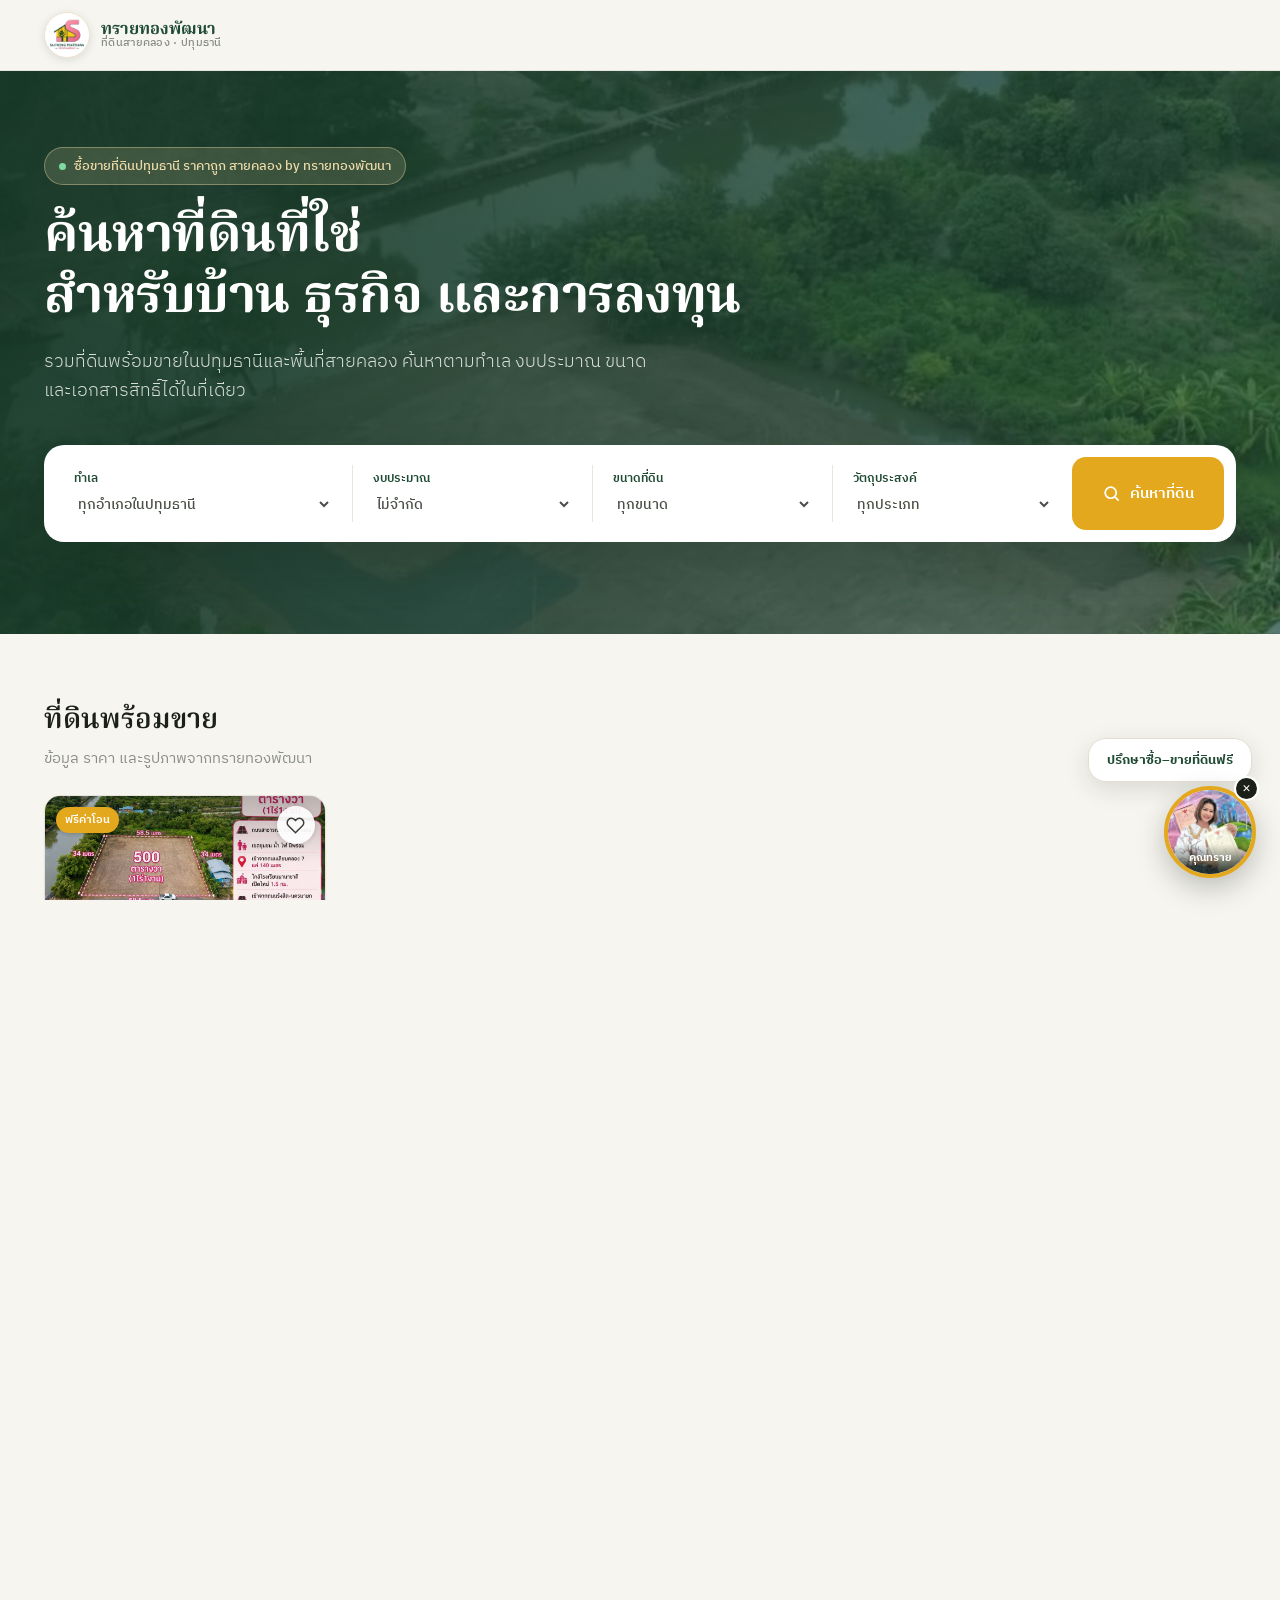
==== index.html @ 4fd44231 "Revert "Increase floating advisor typography" This reverts commit 1745cd4f733235756c4c8c1374571ad841" ====
<!DOCTYPE html>
<html lang="th">
<head>
  <meta charset="utf-8">
  <meta name="viewport" content="width=device-width, initial-scale=1">
  <title>ซื้อขายที่ดินปทุมธานี ราคาถูก สายคลอง by ทรายทองพัฒนา</title>
  <meta name="description" content="ขายที่ดินคลอง 7 ลำลูกกา ปทุมธานี ถมแล้ว ติดคลองและถนนสาธารณะ 500 ตารางวา ราคา 7,500,000 บาท ฟรีค่าโอน ติดต่อคุณทราย 097-428-7891">
  <meta property="og:title" content="ขายที่ดินคลอง 7 ลำลูกกา 500 ตารางวา · ทรายทองพัฒนา">
  <meta property="og:description" content="ที่ดินถมแล้ว ติดคลอง 7 ติดถนนสาธารณะ น้ำไฟพร้อม ราคา 15,000 บาท/ตร.ว. ฟรีค่าโอน">
  <meta property="og:image" content="https://cplasus.github.io/Land-marketplace-website-design-handoff/assets/land-khlong7-cover.png">
  <meta property="og:type" content="website">
  <meta property="og:url" content="https://cplasus.github.io/Land-marketplace-website-design-handoff/">
  <link rel="icon" href="logo.png">
  <link rel="preconnect" href="https://fonts.googleapis.com">
  <link rel="preconnect" href="https://fonts.gstatic.com" crossorigin>
  <link href="https://fonts.googleapis.com/css2?family=IBM+Plex+Sans+Thai:wght@300;400;500;600;700&family=Noto+Serif+Thai:wght@400;500;600;700&display=swap" rel="stylesheet">
  <link rel="stylesheet" href="styles.css?v=20260712-2">
</head>
<body>
  <div id="app"></div>
  <script src="supabase-config.js"></script>
  <script src="app.js?v=20260712-2"></script>
</body>
</html>
---- styles.css ----
/* ทรายทองพัฒนา — ตลาดที่ดินปทุมธานี
   Design system: dark green #1F4A34 (brand/CTA), marigold #E3A81E (secondary),
   white / beige (#F7F5F0) surfaces. Fonts: Noto Serif Thai (headings) +
   IBM Plex Sans Thai (body). */

*, *::before, *::after { box-sizing: border-box; }

html, body { margin: 0; height: 100%; }

body {
  font-family: 'IBM Plex Sans Thai', system-ui, -apple-system, sans-serif;
  background: #F7F5F0;
  color: #1B2019;
  -webkit-font-smoothing: antialiased;
  text-rendering: optimizeLegibility;
}

button, input, select, textarea { font-family: inherit; }

img { max-width: 100%; }

a { text-decoration: none; }

/* thin scrollbar for modal bodies */
.thin::-webkit-scrollbar { width: 8px; }
.thin::-webkit-scrollbar-thumb { background: #D9D4C8; border-radius: 8px; }

/* ---- hover interactions (ported from prototype's style-hover) ---- */
.hov-soft { transition: background .15s; }
.hov-soft:hover { background: #F7F5F0; }

.btn-search { transition: background .15s; }
.btn-search:hover { background: #C08A16; }

.btn-dark { transition: background .15s; }
.btn-dark:hover { background: #173726; }

.btn-outline { transition: border-color .15s, color .15s; }
.btn-outline:hover { border-color: #1F4A34; }

.btn-marigold { transition: background .15s; }
.btn-marigold:hover { background: #C08A16; }

.btn-fb { transition: filter .15s; }
.btn-fb:hover { filter: brightness(.95); }

.btn-fav { transition: border-color .15s, color .15s; }
.btn-fav:hover { border-color: #C0453B; color: #C0453B; }

.btn-danger-h { transition: border-color .15s, color .15s; }
.btn-danger-h:hover { border-color: #C0453B; color: #C0453B; }

.btn-del { transition: background .15s; }
.btn-del:hover { background: #FBEDEB; }

.upload-drop { transition: border-color .15s, background .15s; }
.upload-drop:hover { border-color: #1F4A34; background: #F7F5F0; }

.foot-link { transition: color .15s; }
.foot-link:hover { color: #EBD9A8; }

/* land card lift */
.land-card {
  display: flex; flex-direction: column; height: 100%; background: #fff;
  border: 1px solid #E7E3DA; border-radius: 16px; overflow: hidden;
  box-shadow: 0 1px 3px rgba(31,74,52,.05); cursor: pointer;
  transition: box-shadow .2s, transform .2s;
}
.land-card:hover { box-shadow: 0 12px 30px rgba(31,74,52,.13); transform: translateY(-3px); }

.detail-page { overflow-anchor: none; }

.compare-toggle { transition: border-color .15s, color .15s; }
.compare-toggle:hover { border-color: #1F4A34; color: #1F4A34; }

/* floating land advisor */
.advisor-widget {
  position: fixed;
  right: 24px;
  bottom: 22px;
  z-index: 65;
  width: 320px;
  display: flex;
  flex-direction: column;
  align-items: flex-end;
  gap: 10px;
  pointer-events: none;
}

.advisor-panel,
.advisor-launcher { pointer-events: auto; }

.advisor-panel {
  position: relative;
  width: 100%;
  padding: 18px;
  background: #fff;
  border: 1px solid #e4ded2;
  border-radius: 18px;
  box-shadow: 0 18px 55px rgba(20, 31, 24, .22);
  animation: advisor-rise .2s ease-out;
}

.advisor-panel::after {
  content: "";
  position: absolute;
  right: 32px;
  bottom: -8px;
  width: 16px;
  height: 16px;
  background: #fff;
  border-right: 1px solid #e4ded2;
  border-bottom: 1px solid #e4ded2;
  transform: rotate(45deg);
}

.advisor-panel-close {
  position: absolute;
  top: 10px;
  right: 10px;
  width: 28px;
  height: 28px;
  border: 0;
  border-radius: 50%;
  background: #f0eee8;
  color: #38453d;
  font-size: 18px;
  cursor: pointer;
}

.advisor-panel-head { display: flex; align-items: center; gap: 10px; padding-right: 24px; }
.advisor-panel-head img { width: 45px; height: 45px; border-radius: 50%; object-fit: cover; object-position: 50% 28%; }
.advisor-panel-head div { display: flex; flex-direction: column; line-height: 1.35; }
.advisor-panel-head small { color: #8a8f84; font-size: 11px; }
.advisor-panel-head strong { color: #1f4a34; font-size: 13.5px; }
.advisor-panel h3 { margin: 15px 0 5px; color: #1b2019; font-size: 19px; }
.advisor-panel p { margin: 0 0 14px; color: #6b7065; font-size: 13px; line-height: 1.55; }
.advisor-actions { display: grid; gap: 8px; }
.advisor-actions a { border-radius: 10px; padding: 11px 14px; text-align: center; font-size: 13.5px; font-weight: 700; }
.advisor-call { background: #1f4a34; color: #fff; }
.advisor-facebook { background: #1877f2; color: #fff; }

.advisor-launcher { position: relative; display: flex; flex-direction: column; align-items: flex-end; }
.advisor-prompt {
  margin-right: 4px;
  margin-bottom: 4px;
  border: 1px solid #e4ded2;
  border-radius: 18px;
  background: #fff;
  color: #1f4a34;
  padding: 10px 18px;
  font-size: 13px;
  font-weight: 700;
  box-shadow: 0 7px 24px rgba(20, 31, 24, .13);
  cursor: pointer;
}

.advisor-avatar {
  position: relative;
  width: 92px;
  height: 92px;
  padding: 0;
  overflow: hidden;
  border: 4px solid #e3a81e;
  border-radius: 50%;
  background: #fff;
  box-shadow: 0 10px 28px rgba(20, 31, 24, .25);
  cursor: pointer;
}

.advisor-avatar img { width: 100%; height: 100%; object-fit: cover; object-position: 50% 28%; transform: scale(1.06); }
.advisor-avatar span { position: absolute; inset: auto 0 0; padding: 5px 2px 7px; background: linear-gradient(transparent, rgba(20,31,24,.88)); color: #fff; font-size: 11px; font-weight: 700; }
.advisor-dismiss { position: absolute; top: 38px; right: -3px; z-index: 2; width: 25px; height: 25px; border: 2px solid #fff; border-radius: 50%; background: #1b2019; color: #fff; font-size: 15px; line-height: 1; cursor: pointer; }
.advisor-widget button:focus-visible, .advisor-widget a:focus-visible { outline: 3px solid rgba(227,168,30,.45); outline-offset: 2px; }

@keyframes advisor-rise { from { opacity: 0; transform: translateY(10px) scale(.98); } to { opacity: 1; transform: none; } }

/* clamp helper */
.clamp2 {
  display: -webkit-box; -webkit-line-clamp: 2; -webkit-box-orient: vertical;
  overflow: hidden;
}

/* responsive */
@media (max-width: 980px) {
  .hero-search { flex-wrap: wrap; }
  .grid-4 { grid-template-columns: repeat(2, 1fr) !important; }
  .grid-3 { grid-template-columns: repeat(2, 1fr) !important; }
  .detail-grid { grid-template-columns: 1fr !important; }
  .detail-cta { position: static !important; }
  .footer-grid { grid-template-columns: 1fr 1fr !important; }
  .hl-grid { grid-template-columns: 1fr !important; }
}

@media (max-width: 620px) {
  .grid-4 { grid-template-columns: 1fr !important; }
  .grid-3 { grid-template-columns: 1fr !important; }
  .spec-grid { grid-template-columns: 1fr 1fr !important; }
  .gallery { grid-template-columns: 1fr !important; grid-template-rows: auto !important; height: auto !important; }
  .gallery > * { height: 220px; }
  .gallery-single > * { height: auto !important; }
  .gallery-single img { height: auto !important; max-height: 75vh !important; }
  .gallery-two { grid-template-columns: 1fr !important; height: auto !important; }
  .hero-h1 { font-size: 34px !important; }
  .footer-grid { grid-template-columns: 1fr !important; }
  .admin-row, .admin-head { grid-template-columns: 48px 1fr auto !important; }
  .admin-hide { display: none !important; }
  .advisor-widget { right: 12px; bottom: 14px; width: min(306px, calc(100vw - 24px)); }
  .advisor-avatar { width: 72px; height: 72px; border-width: 3px; }
  .advisor-prompt { max-width: 210px; padding: 9px 14px; font-size: 12px; }
  .advisor-dismiss { top: 34px; right: -2px; }
  .advisor-panel { padding: 16px; border-radius: 16px; }
}

/* responsive layout refinements */
html, body { overflow-x: hidden; }

@media (max-width: 980px) {
  .hero-inner { padding: 64px 28px 72px !important; }
  .hero-search {
    display: grid !important;
    grid-template-columns: repeat(2, minmax(0, 1fr));
    gap: 8px !important;
    align-items: stretch !important;
  }
  .hero-search .search-divider { display: none !important; }
  .hero-search .search-field { min-width: 0; background: #f8f7f3; }
  .hero-search .search-field select { min-width: 0; text-overflow: ellipsis; }
  .hero-search .btn-search {
    grid-column: 1 / -1;
    min-height: 54px;
    justify-content: center;
  }
  .detail-page { padding-bottom: 70px !important; }
}

@media (max-width: 620px) {
  .site-header-inner { height: 64px !important; padding: 0 18px !important; }
  .site-header-inner img { width: 42px; height: 42px; }
  .hero-inner { padding: 48px 18px 58px !important; }
  .hero-inner > div:first-of-type { max-width: 100%; font-size: 11.5px !important; line-height: 1.35; }
  .hero-h1 { font-size: 36px !important; line-height: 1.22 !important; letter-spacing: -.3px !important; }
  .hero-h1 + p { font-size: 16px !important; line-height: 1.65 !important; margin-bottom: 28px !important; }
  .hero-search { padding: 8px !important; border-radius: 16px !important; }
  .hero-search .search-field { padding: 10px 12px !important; border-radius: 10px !important; }
  .hero-search .search-field select { font-size: 13px !important; }
  .hero-search .btn-search { min-height: 50px; padding: 0 20px !important; border-radius: 11px !important; }
  .featured-section { padding: 44px 18px 16px !important; }
  .featured-section h2 { font-size: 25px !important; }
  .land-card { border-radius: 14px; }
  .detail-page { padding: 16px 16px 60px !important; }
  .detail-page h1 { font-size: 25px !important; }
  .detail-page .gallery { border-radius: 14px !important; margin-bottom: 20px !important; }
  .detail-page .spec-grid { padding: 16px !important; gap: 14px 10px !important; }
  .detail-page .detail-cta > div { padding: 19px !important; }
  .detail-page iframe { height: 280px !important; }
  .detail-page .hl-grid { gap: 9px !important; }
}

@media (max-width: 390px) {
  .site-header-inner { padding: 0 14px !important; }
  .hero-inner { padding: 40px 14px 48px !important; }
  .hero-h1 { font-size: 31px !important; }
  .hero-h1 + p { font-size: 15px !important; }
  .hero-search { grid-template-columns: 1fr; }
  .hero-search .btn-search { grid-column: auto; }
  .featured-section { padding-left: 14px !important; padding-right: 14px !important; }
  .detail-page { padding-left: 12px !important; padding-right: 12px !important; }
  .spec-grid { grid-template-columns: 1fr !important; }
}
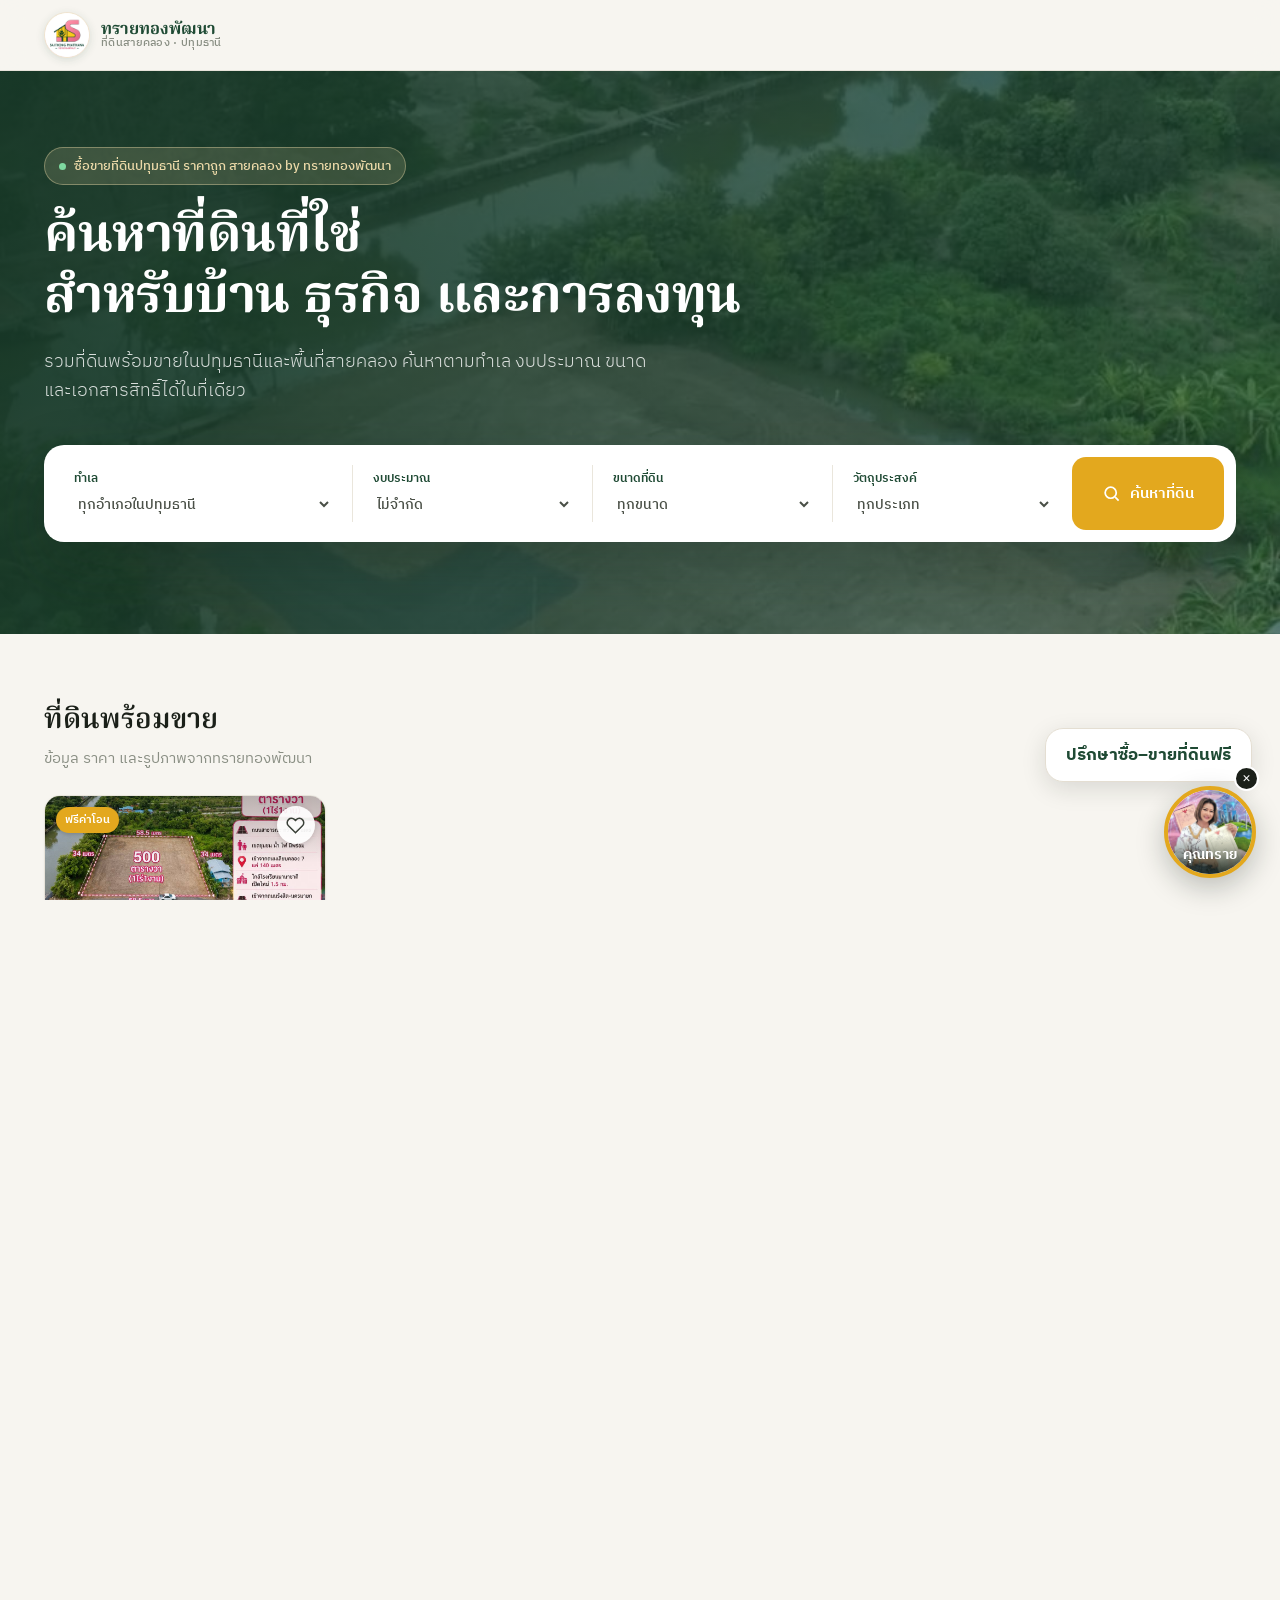
==== commit ca6b054f: "Revert "Add senior-friendly advisor typography" This reverts commit 95b22201cc4748bc0233244bfd3bfc88" ====
--- a/index.html
+++ b/index.html
@@ -14,7 +14,7 @@
   <link rel="preconnect" href="https://fonts.googleapis.com">
   <link rel="preconnect" href="https://fonts.gstatic.com" crossorigin>
   <link href="https://fonts.googleapis.com/css2?family=IBM+Plex+Sans+Thai:wght@300;400;500;600;700&family=Noto+Serif+Thai:wght@400;500;600;700&display=swap" rel="stylesheet">
-  <link rel="stylesheet" href="styles.css?v=20260712-2">
+  <link rel="stylesheet" href="styles.css?v=20260712-3">
 </head>
 <body>
   <div id="app"></div>
--- a/styles.css
+++ b/styles.css
@@ -79,7 +79,7 @@
   right: 24px;
   bottom: 22px;
   z-index: 65;
-  width: 320px;
+  width: 370px;
   display: flex;
   flex-direction: column;
   align-items: flex-end;
@@ -93,7 +93,7 @@
 .advisor-panel {
   position: relative;
   width: 100%;
-  padding: 18px;
+  padding: 22px;
   background: #fff;
   border: 1px solid #e4ded2;
   border-radius: 18px;
@@ -129,14 +129,14 @@
 }
 
 .advisor-panel-head { display: flex; align-items: center; gap: 10px; padding-right: 24px; }
-.advisor-panel-head img { width: 45px; height: 45px; border-radius: 50%; object-fit: cover; object-position: 50% 28%; }
+.advisor-panel-head img { width: 52px; height: 52px; border-radius: 50%; object-fit: cover; object-position: 50% 28%; }
 .advisor-panel-head div { display: flex; flex-direction: column; line-height: 1.35; }
-.advisor-panel-head small { color: #8a8f84; font-size: 11px; }
-.advisor-panel-head strong { color: #1f4a34; font-size: 13.5px; }
-.advisor-panel h3 { margin: 15px 0 5px; color: #1b2019; font-size: 19px; }
-.advisor-panel p { margin: 0 0 14px; color: #6b7065; font-size: 13px; line-height: 1.55; }
+.advisor-panel-head small { color: #8a8f84; font-size: 14px; font-weight: 500; }
+.advisor-panel-head strong { color: #1f4a34; font-size: 17.5px; font-weight: 700; }
+.advisor-panel h3 { margin: 18px 0 7px; color: #1b2019; font-family: 'Noto Serif Thai', serif; font-size: 25px; line-height: 1.3; }
+.advisor-panel p { margin: 0 0 18px; color: #5f665e; font-size: 16.5px; line-height: 1.6; }
 .advisor-actions { display: grid; gap: 8px; }
-.advisor-actions a { border-radius: 10px; padding: 11px 14px; text-align: center; font-size: 13.5px; font-weight: 700; }
+.advisor-actions a { border-radius: 11px; padding: 13px 16px; text-align: center; font-size: 17px; font-weight: 700; }
 .advisor-call { background: #1f4a34; color: #fff; }
 .advisor-facebook { background: #1877f2; color: #fff; }
 
@@ -148,8 +148,8 @@
   border-radius: 18px;
   background: #fff;
   color: #1f4a34;
-  padding: 10px 18px;
-  font-size: 13px;
+  padding: 12px 20px;
+  font-size: 17px;
   font-weight: 700;
   box-shadow: 0 7px 24px rgba(20, 31, 24, .13);
   cursor: pointer;
@@ -169,7 +169,7 @@
 }
 
 .advisor-avatar img { width: 100%; height: 100%; object-fit: cover; object-position: 50% 28%; transform: scale(1.06); }
-.advisor-avatar span { position: absolute; inset: auto 0 0; padding: 5px 2px 7px; background: linear-gradient(transparent, rgba(20,31,24,.88)); color: #fff; font-size: 11px; font-weight: 700; }
+.advisor-avatar span { position: absolute; inset: auto 0 0; padding: 8px 2px 8px; background: linear-gradient(transparent, rgba(20,31,24,.88)); color: #fff; font-size: 14px; font-weight: 700; }
 .advisor-dismiss { position: absolute; top: 38px; right: -3px; z-index: 2; width: 25px; height: 25px; border: 2px solid #fff; border-radius: 50%; background: #1b2019; color: #fff; font-size: 15px; line-height: 1; cursor: pointer; }
 .advisor-widget button:focus-visible, .advisor-widget a:focus-visible { outline: 3px solid rgba(227,168,30,.45); outline-offset: 2px; }
 
@@ -205,11 +205,17 @@
   .footer-grid { grid-template-columns: 1fr !important; }
   .admin-row, .admin-head { grid-template-columns: 48px 1fr auto !important; }
   .admin-hide { display: none !important; }
-  .advisor-widget { right: 12px; bottom: 14px; width: min(306px, calc(100vw - 24px)); }
-  .advisor-avatar { width: 72px; height: 72px; border-width: 3px; }
-  .advisor-prompt { max-width: 210px; padding: 9px 14px; font-size: 12px; }
-  .advisor-dismiss { top: 34px; right: -2px; }
-  .advisor-panel { padding: 16px; border-radius: 16px; }
+  .advisor-widget { right: 12px; bottom: 14px; width: min(338px, calc(100vw - 24px)); }
+  .advisor-avatar { width: 78px; height: 78px; border-width: 3px; }
+  .advisor-prompt { max-width: 260px; padding: 10px 16px; font-size: 15.5px; line-height: 1.35; }
+  .advisor-dismiss { top: 39px; right: -2px; }
+  .advisor-panel { padding: 18px; border-radius: 16px; }
+  .advisor-panel-head img { width: 48px; height: 48px; }
+  .advisor-panel-head small { font-size: 13px; }
+  .advisor-panel-head strong { font-size: 16px; }
+  .advisor-panel h3 { font-size: 22px; }
+  .advisor-panel p { font-size: 15.5px; }
+  .advisor-actions a { font-size: 16px; }
 }
 
 /* responsive layout refinements */
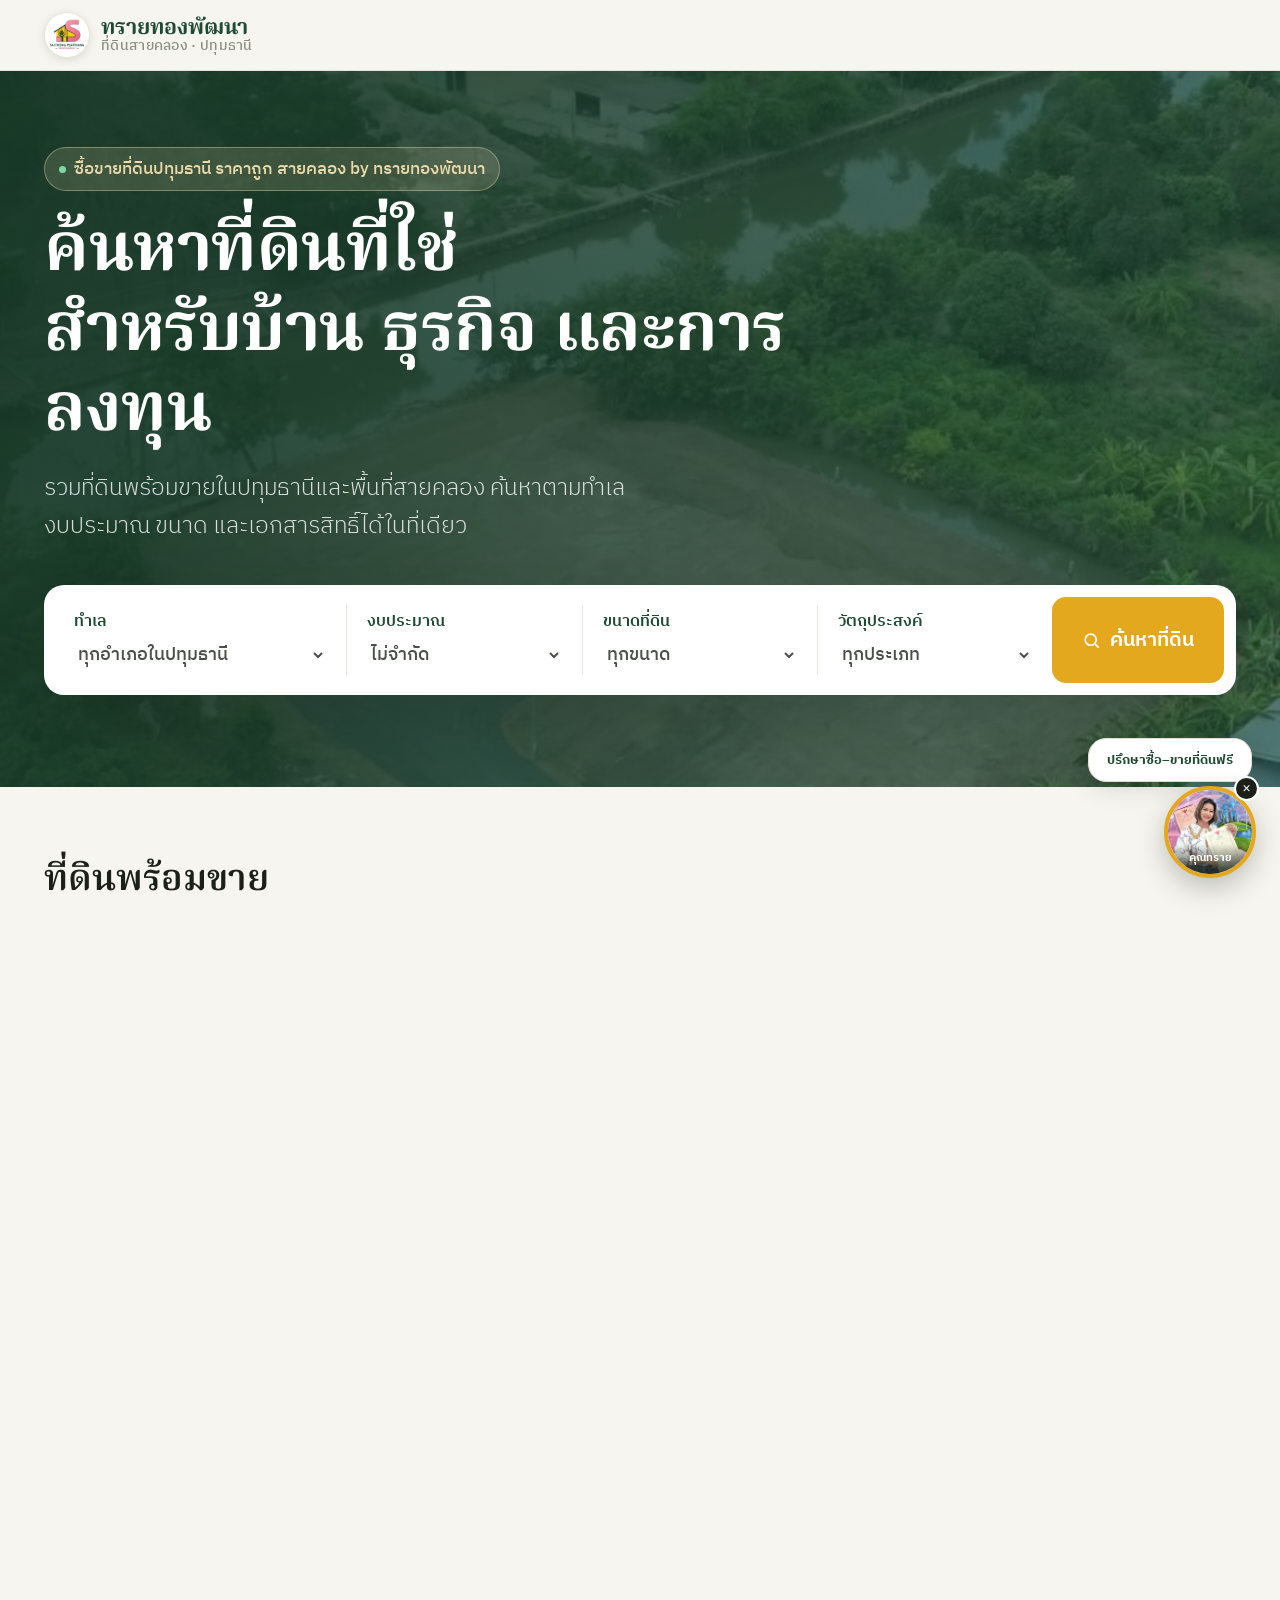
==== commit bead1740: "Increase site typography while preserving advisor sizes" ====
--- a/index.html
+++ b/index.html
@@ -14,11 +14,11 @@
   <link rel="preconnect" href="https://fonts.googleapis.com">
   <link rel="preconnect" href="https://fonts.gstatic.com" crossorigin>
   <link href="https://fonts.googleapis.com/css2?family=IBM+Plex+Sans+Thai:wght@300;400;500;600;700&family=Noto+Serif+Thai:wght@400;500;600;700&display=swap" rel="stylesheet">
-  <link rel="stylesheet" href="styles.css?v=20260712-3">
+  <link rel="stylesheet" href="styles.css?v=20260712-6">
 </head>
 <body>
   <div id="app"></div>
   <script src="supabase-config.js"></script>
-  <script src="app.js?v=20260712-2"></script>
+  <script src="app.js?v=20260712-3"></script>
 </body>
 </html>
--- a/styles.css
+++ b/styles.css
@@ -15,7 +15,10 @@
   text-rendering: optimizeLegibility;
 }
 
-button, input, select, textarea { font-family: inherit; }
+button, input, select, textarea { font-family: inherit; font-size: inherit; }
+
+/* Readable site-wide typography (+30%). The floating advisor keeps its own sizes. */
+#app { font-size: 20.8px; }
 
 img { max-width: 100%; }
 
@@ -79,7 +82,7 @@
   right: 24px;
   bottom: 22px;
   z-index: 65;
-  width: 370px;
+  width: 320px;
   display: flex;
   flex-direction: column;
   align-items: flex-end;
@@ -93,7 +96,7 @@
 .advisor-panel {
   position: relative;
   width: 100%;
-  padding: 22px;
+  padding: 18px;
   background: #fff;
   border: 1px solid #e4ded2;
   border-radius: 18px;
@@ -129,14 +132,14 @@
 }
 
 .advisor-panel-head { display: flex; align-items: center; gap: 10px; padding-right: 24px; }
-.advisor-panel-head img { width: 52px; height: 52px; border-radius: 50%; object-fit: cover; object-position: 50% 28%; }
+.advisor-panel-head img { width: 45px; height: 45px; border-radius: 50%; object-fit: cover; object-position: 50% 28%; }
 .advisor-panel-head div { display: flex; flex-direction: column; line-height: 1.35; }
-.advisor-panel-head small { color: #8a8f84; font-size: 14px; font-weight: 500; }
-.advisor-panel-head strong { color: #1f4a34; font-size: 17.5px; font-weight: 700; }
-.advisor-panel h3 { margin: 18px 0 7px; color: #1b2019; font-family: 'Noto Serif Thai', serif; font-size: 25px; line-height: 1.3; }
-.advisor-panel p { margin: 0 0 18px; color: #5f665e; font-size: 16.5px; line-height: 1.6; }
+.advisor-panel-head small { color: #8a8f84; font-size: 11px; }
+.advisor-panel-head strong { color: #1f4a34; font-size: 13.5px; }
+.advisor-panel h3 { margin: 15px 0 5px; color: #1b2019; font-size: 19px; }
+.advisor-panel p { margin: 0 0 14px; color: #6b7065; font-size: 13px; line-height: 1.55; }
 .advisor-actions { display: grid; gap: 8px; }
-.advisor-actions a { border-radius: 11px; padding: 13px 16px; text-align: center; font-size: 17px; font-weight: 700; }
+.advisor-actions a { border-radius: 10px; padding: 11px 14px; text-align: center; font-size: 13.5px; font-weight: 700; }
 .advisor-call { background: #1f4a34; color: #fff; }
 .advisor-facebook { background: #1877f2; color: #fff; }
 
@@ -148,8 +151,8 @@
   border-radius: 18px;
   background: #fff;
   color: #1f4a34;
-  padding: 12px 20px;
-  font-size: 17px;
+  padding: 10px 18px;
+  font-size: 13px;
   font-weight: 700;
   box-shadow: 0 7px 24px rgba(20, 31, 24, .13);
   cursor: pointer;
@@ -169,7 +172,7 @@
 }
 
 .advisor-avatar img { width: 100%; height: 100%; object-fit: cover; object-position: 50% 28%; transform: scale(1.06); }
-.advisor-avatar span { position: absolute; inset: auto 0 0; padding: 8px 2px 8px; background: linear-gradient(transparent, rgba(20,31,24,.88)); color: #fff; font-size: 14px; font-weight: 700; }
+.advisor-avatar span { position: absolute; inset: auto 0 0; padding: 5px 2px 7px; background: linear-gradient(transparent, rgba(20,31,24,.88)); color: #fff; font-size: 11px; font-weight: 700; }
 .advisor-dismiss { position: absolute; top: 38px; right: -3px; z-index: 2; width: 25px; height: 25px; border: 2px solid #fff; border-radius: 50%; background: #1b2019; color: #fff; font-size: 15px; line-height: 1; cursor: pointer; }
 .advisor-widget button:focus-visible, .advisor-widget a:focus-visible { outline: 3px solid rgba(227,168,30,.45); outline-offset: 2px; }
 
@@ -201,21 +204,32 @@
   .gallery-single > * { height: auto !important; }
   .gallery-single img { height: auto !important; max-height: 75vh !important; }
   .gallery-two { grid-template-columns: 1fr !important; height: auto !important; }
-  .hero-h1 { font-size: 34px !important; }
+  .hero-h1 { font-size: 44.2px !important; }
   .footer-grid { grid-template-columns: 1fr !important; }
   .admin-row, .admin-head { grid-template-columns: 48px 1fr auto !important; }
   .admin-hide { display: none !important; }
-  .advisor-widget { right: 12px; bottom: 14px; width: min(338px, calc(100vw - 24px)); }
-  .advisor-avatar { width: 78px; height: 78px; border-width: 3px; }
-  .advisor-prompt { max-width: 260px; padding: 10px 16px; font-size: 15.5px; line-height: 1.35; }
-  .advisor-dismiss { top: 39px; right: -2px; }
-  .advisor-panel { padding: 18px; border-radius: 16px; }
-  .advisor-panel-head img { width: 48px; height: 48px; }
-  .advisor-panel-head small { font-size: 13px; }
-  .advisor-panel-head strong { font-size: 16px; }
-  .advisor-panel h3 { font-size: 22px; }
-  .advisor-panel p { font-size: 15.5px; }
-  .advisor-actions a { font-size: 16px; }
+  .advisor-widget { right: 12px; bottom: 14px; width: min(306px, calc(100vw - 24px)); }
+  .advisor-avatar { width: 72px; height: 72px; border-width: 3px; }
+  .advisor-prompt { max-width: 210px; padding: 9px 14px; font-size: 12px; }
+  .advisor-dismiss { top: 34px; right: -2px; }
+  .advisor-panel { padding: 16px; border-radius: 16px; }
+  .compare-bar {
+    bottom: 104px !important;
+    width: calc(100vw - 24px);
+    max-width: 440px;
+    flex-wrap: wrap;
+    justify-content: center;
+    gap: 8px 10px !important;
+    padding: 12px !important;
+  }
+  .compare-bar > span { width: 100%; text-align: center; }
+  .compare-modal-grid { grid-template-columns: 1fr !important; }
+  .contact-primary-fields { flex-direction: column; }
+}
+
+@media (max-width: 520px) {
+  .hero-search { grid-template-columns: 1fr !important; }
+  .hero-search .btn-search { grid-column: auto; }
 }
 
 /* responsive layout refinements */
@@ -244,18 +258,18 @@
   .site-header-inner { height: 64px !important; padding: 0 18px !important; }
   .site-header-inner img { width: 42px; height: 42px; }
   .hero-inner { padding: 48px 18px 58px !important; }
-  .hero-inner > div:first-of-type { max-width: 100%; font-size: 11.5px !important; line-height: 1.35; }
-  .hero-h1 { font-size: 36px !important; line-height: 1.22 !important; letter-spacing: -.3px !important; }
-  .hero-h1 + p { font-size: 16px !important; line-height: 1.65 !important; margin-bottom: 28px !important; }
+  .hero-inner > div:first-of-type { max-width: 100%; font-size: 15px !important; line-height: 1.45; }
+  .hero-h1 { font-size: 46.8px !important; line-height: 1.22 !important; letter-spacing: -.3px !important; }
+  .hero-h1 + p { font-size: 20.8px !important; line-height: 1.65 !important; margin-bottom: 28px !important; }
   .hero-search { padding: 8px !important; border-radius: 16px !important; }
   .hero-search .search-field { padding: 10px 12px !important; border-radius: 10px !important; }
-  .hero-search .search-field select { font-size: 13px !important; }
+  .hero-search .search-field select { font-size: 16.9px !important; }
   .hero-search .btn-search { min-height: 50px; padding: 0 20px !important; border-radius: 11px !important; }
   .featured-section { padding: 44px 18px 16px !important; }
-  .featured-section h2 { font-size: 25px !important; }
+  .featured-section h2 { font-size: 32.5px !important; }
   .land-card { border-radius: 14px; }
   .detail-page { padding: 16px 16px 60px !important; }
-  .detail-page h1 { font-size: 25px !important; }
+  .detail-page h1 { font-size: 32.5px !important; }
   .detail-page .gallery { border-radius: 14px !important; margin-bottom: 20px !important; }
   .detail-page .spec-grid { padding: 16px !important; gap: 14px 10px !important; }
   .detail-page .detail-cta > div { padding: 19px !important; }
@@ -266,8 +280,8 @@
 @media (max-width: 390px) {
   .site-header-inner { padding: 0 14px !important; }
   .hero-inner { padding: 40px 14px 48px !important; }
-  .hero-h1 { font-size: 31px !important; }
-  .hero-h1 + p { font-size: 15px !important; }
+  .hero-h1 { font-size: 40.3px !important; }
+  .hero-h1 + p { font-size: 19.5px !important; }
   .hero-search { grid-template-columns: 1fr; }
   .hero-search .btn-search { grid-column: auto; }
   .featured-section { padding-left: 14px !important; padding-right: 14px !important; }
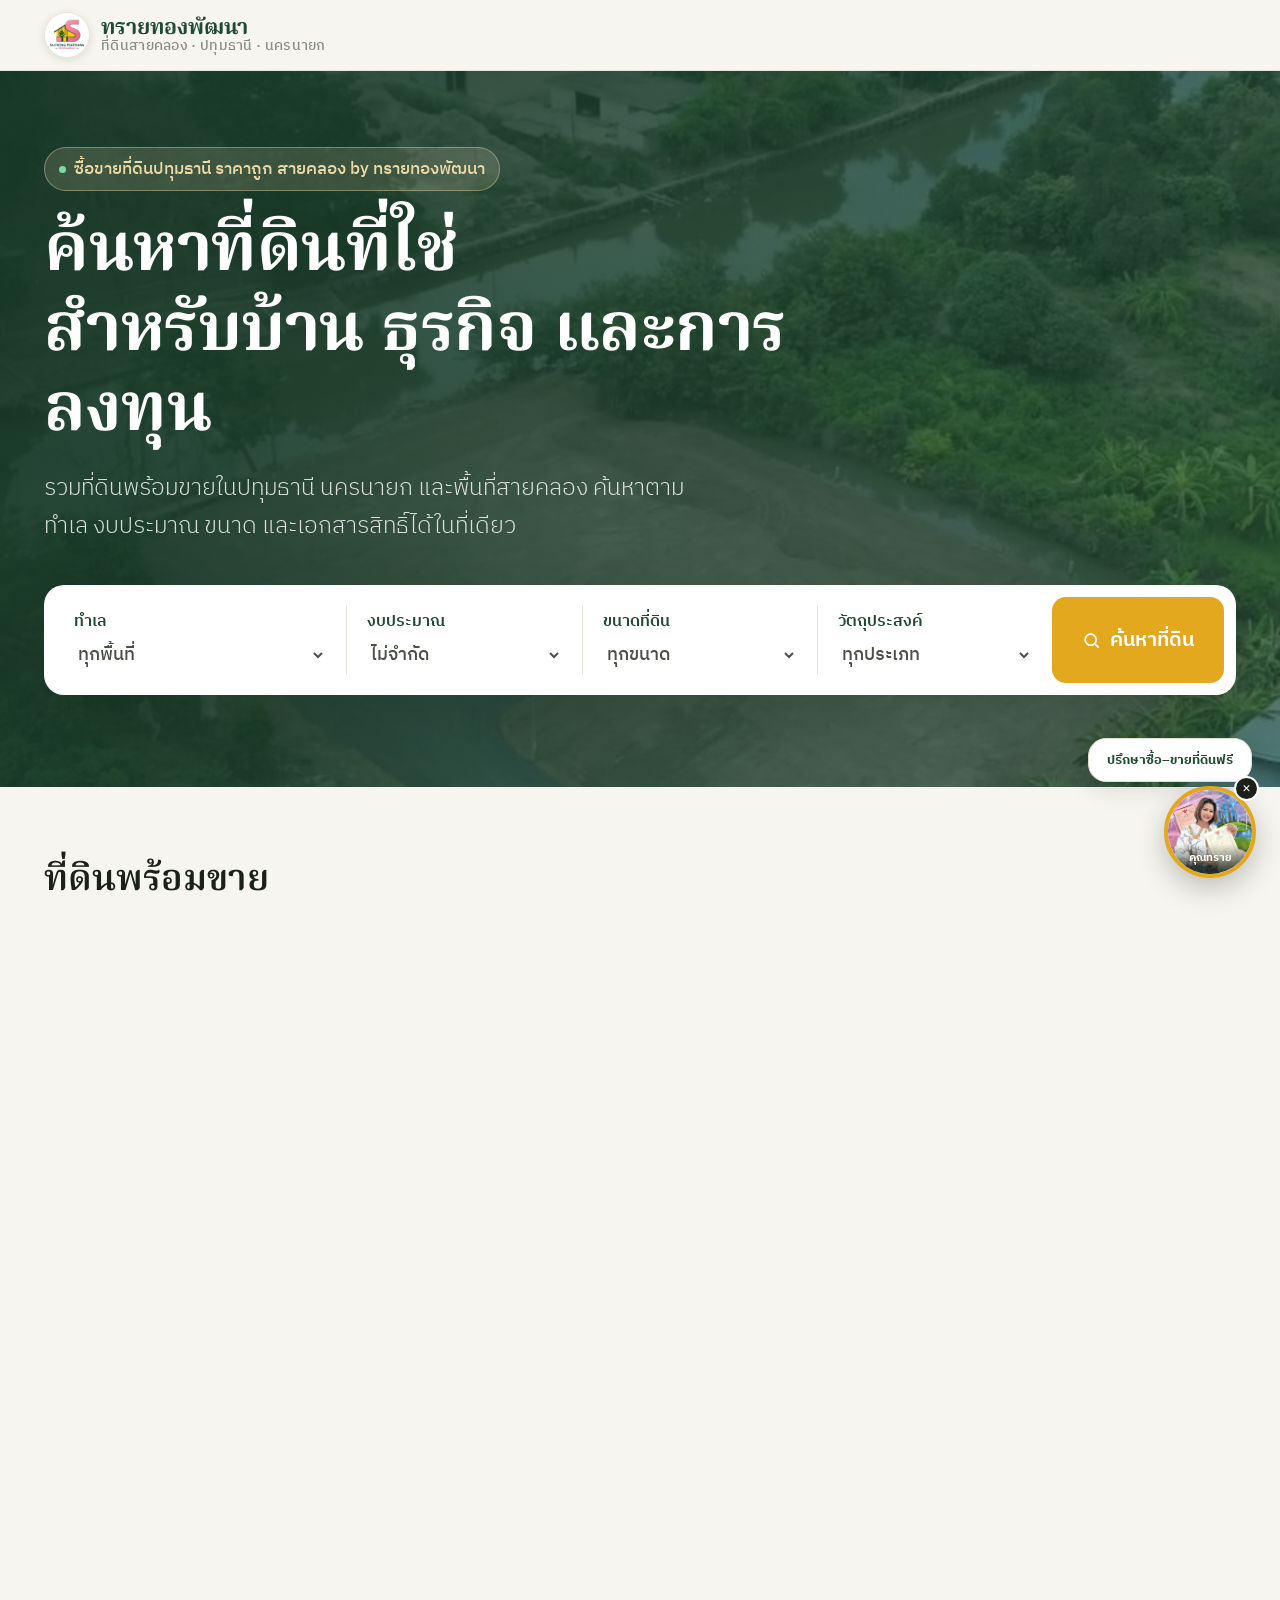
==== commit 3c37ff3c: "Add province selection and formatted prices" ====
--- a/index.html
+++ b/index.html
@@ -19,6 +19,6 @@
 <body>
   <div id="app"></div>
   <script src="supabase-config.js"></script>
-  <script src="app.js?v=20260712-3"></script>
+  <script src="app.js?v=20260716-1"></script>
 </body>
 </html>
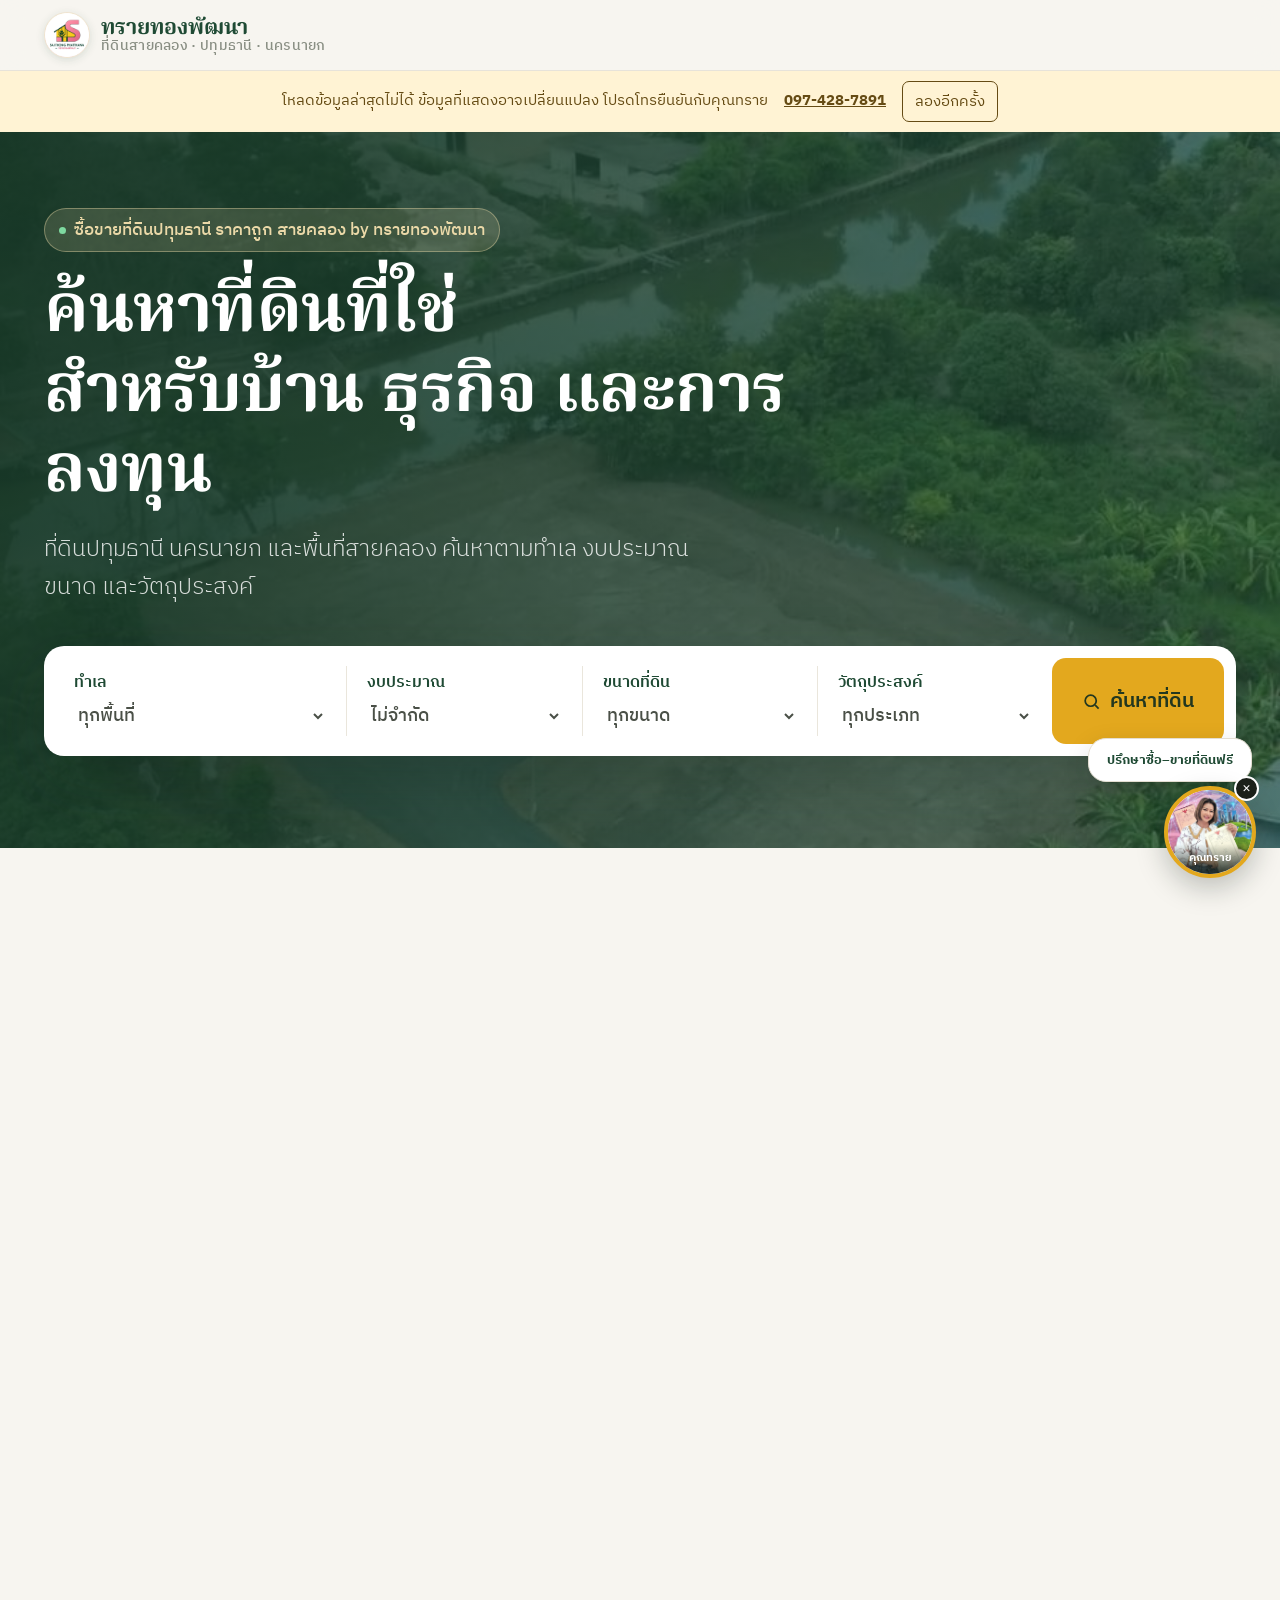
==== commit 65c7145a: "Fix marketplace reliability, forms and responsive accessibility" ====
--- a/index.html
+++ b/index.html
@@ -7,18 +7,21 @@
   <meta name="description" content="ขายที่ดินคลอง 7 ลำลูกกา ปทุมธานี ถมแล้ว ติดคลองและถนนสาธารณะ 500 ตารางวา ราคา 7,500,000 บาท ฟรีค่าโอน ติดต่อคุณทราย 097-428-7891">
   <meta property="og:title" content="ขายที่ดินคลอง 7 ลำลูกกา 500 ตารางวา · ทรายทองพัฒนา">
   <meta property="og:description" content="ที่ดินถมแล้ว ติดคลอง 7 ติดถนนสาธารณะ น้ำไฟพร้อม ราคา 15,000 บาท/ตร.ว. ฟรีค่าโอน">
-  <meta property="og:image" content="https://cplasus.github.io/Land-marketplace-website-design-handoff/assets/land-khlong7-cover.png">
+  <meta property="og:image" content="https://saithongptn.com/assets/land-khlong7-cover.png">
   <meta property="og:type" content="website">
-  <meta property="og:url" content="https://cplasus.github.io/Land-marketplace-website-design-handoff/">
+  <meta property="og:url" content="https://saithongptn.com/">
+  <link rel="canonical" href="https://saithongptn.com/">
   <link rel="icon" href="logo.png">
   <link rel="preconnect" href="https://fonts.googleapis.com">
   <link rel="preconnect" href="https://fonts.gstatic.com" crossorigin>
   <link href="https://fonts.googleapis.com/css2?family=IBM+Plex+Sans+Thai:wght@300;400;500;600;700&family=Noto+Serif+Thai:wght@400;500;600;700&display=swap" rel="stylesheet">
-  <link rel="stylesheet" href="styles.css?v=20260712-6">
+  <link rel="stylesheet" href="styles.css?v=20260914-1">
 </head>
 <body>
   <div id="app"></div>
+  <noscript><p>กรุณาเปิด JavaScript เพื่อค้นหาที่ดิน หรือโทร <a href="tel:0974287891">097-428-7891</a> เพื่อติดต่อคุณทราย</p></noscript>
   <script src="supabase-config.js"></script>
-  <script src="app.js?v=20260716-1"></script>
+  <script src="site-core.js?v=20260914-1"></script>
+  <script src="app.js?v=20260914-1"></script>
 </body>
 </html>
--- a/styles.css
+++ b/styles.css
@@ -139,7 +139,9 @@
 .advisor-panel h3 { margin: 15px 0 5px; color: #1b2019; font-size: 19px; }
 .advisor-panel p { margin: 0 0 14px; color: #6b7065; font-size: 13px; line-height: 1.55; }
 .advisor-actions { display: grid; gap: 8px; }
-.advisor-actions a { border-radius: 10px; padding: 11px 14px; text-align: center; font-size: 13.5px; font-weight: 700; }
+.advisor-actions a,
+.advisor-actions button { border-radius: 10px; padding: 11px 14px; text-align: center; font-family: inherit; font-size: 13.5px; font-weight: 700; border: 0; cursor: pointer; }
+.advisor-request { background: #e3a81e; color: #1b2019; }
 .advisor-call { background: #1f4a34; color: #fff; }
 .advisor-facebook { background: #1877f2; color: #fff; }
 
@@ -177,6 +179,82 @@
 .advisor-widget button:focus-visible, .advisor-widget a:focus-visible { outline: 3px solid rgba(227,168,30,.45); outline-offset: 2px; }
 
 @keyframes advisor-rise { from { opacity: 0; transform: translateY(10px) scale(.98); } to { opacity: 1; transform: none; } }
+
+.lead-callback-btn {
+  width: 100%;
+  border: 0;
+  border-radius: 12px;
+  padding: 15px;
+  background: #e3a81e;
+  color: #1b2019;
+  font: 700 20.2px/1.3 'IBM Plex Sans Thai', sans-serif;
+  cursor: pointer;
+  box-shadow: 0 5px 14px rgba(227, 168, 30, .18);
+}
+.lead-callback-btn:hover,
+.advisor-request:hover { background: #d49a12; }
+.lead-quick-actions { display: grid; grid-template-columns: 1fr 1fr; gap: 8px; }
+.lead-quick-actions button {
+  min-height: 46px;
+  border: 1px solid #d9d4c8;
+  border-radius: 11px;
+  background: #fff;
+  color: #1f4a34;
+  font: 600 17.6px/1.3 'IBM Plex Sans Thai', sans-serif;
+  cursor: pointer;
+}
+.lead-quick-actions button:hover { background: #f5f3ed; border-color: #bdb6a8; }
+.lead-report-link {
+  border: 0;
+  background: transparent;
+  color: #7b8178;
+  font: 500 15.6px/1.4 'IBM Plex Sans Thai', sans-serif;
+  text-decoration: underline;
+  text-underline-offset: 3px;
+  cursor: pointer;
+  padding: 5px;
+}
+.contact-consent {
+  display: flex;
+  align-items: flex-start;
+  gap: 10px;
+  padding: 12px 13px;
+  border: 1px solid #e2ddd2;
+  border-radius: 11px;
+  background: #faf9f6;
+  color: #52584f;
+  font-size: 15.6px;
+  line-height: 1.5;
+  cursor: pointer;
+}
+.contact-consent input { width: 19px; height: 19px; flex: none; margin-top: 2px; accent-color: #1f4a34; }
+.contact-error {
+  margin-top: 12px;
+  padding: 10px 12px;
+  border-radius: 10px;
+  background: #fff0ee;
+  color: #a93f35;
+  font-size: 16.3px;
+  font-weight: 600;
+}
+.contact-submit {
+  width: 100%;
+  margin-top: 18px;
+  border: 0;
+  border-radius: 12px;
+  padding: 14px;
+  background: #1f4a34;
+  color: #fff;
+  font: 700 19.5px/1.35 'IBM Plex Sans Thai', sans-serif;
+  cursor: pointer;
+}
+.contact-submit:disabled { opacity: .62; cursor: wait; }
+.contact-honeypot { position: absolute !important; left: -10000px !important; width: 1px !important; height: 1px !important; overflow: hidden !important; }
+.lead-callback-btn:focus-visible,
+.lead-quick-actions button:focus-visible,
+.lead-report-link:focus-visible,
+.advisor-request:focus-visible,
+.contact-submit:focus-visible { outline: 3px solid rgba(227,168,30,.45); outline-offset: 2px; }
 
 /* clamp helper */
 .clamp2 {
@@ -288,3 +366,69 @@
   .detail-page { padding-left: 12px !important; padding-right: 12px !important; }
   .spec-grid { grid-template-columns: 1fr !important; }
 }
+
+/* Audit fixes: keyboard navigation, readable controls, and narrow-screen reflow. */
+:root { --focus-ring: #9b6d0a; --muted-ink: #62695f; }
+:where(button,a,input,select,textarea,[role="button"]):focus-visible {
+  outline: 3px solid var(--focus-ring) !important;
+  outline-offset: 3px;
+}
+.skip-link { position: fixed; left: 12px; top: 8px; z-index: 120; padding: 12px 18px; background: #fff; color: #1f4a34; transform: translateY(-150%); }
+.skip-link:focus { transform: translateY(0); }
+body.has-modal { overflow: hidden; }
+.saved-filter { border: 1px solid #b4beb1; background: #fff; color: #1f4a34; border-radius: 10px; padding: 10px 16px; min-height: 44px; font-size: 17px; font-weight: 600; cursor: pointer; }
+.saved-filter[aria-pressed="true"] { background: #eaf1eb; border-color: #1f4a34; }
+.data-notice { display: flex; align-items: center; justify-content: center; flex-wrap: wrap; gap: 8px 16px; padding: 10px 24px; background: #eaf1eb; color: #294b34; font-size: 15px; line-height: 1.5; }
+.data-notice.is-offline { background: #fff3d4; color: #654b14; }
+.data-notice a { color: inherit; font-weight: 700; text-decoration: underline; }
+.data-notice button { background: transparent; color: inherit; border: 1px solid currentColor; border-radius: 7px; padding: 7px 12px; cursor: pointer; min-height: 36px; }
+.unavailable-listing { max-width: 760px; min-height: 45vh; margin: auto; padding: 60px 24px; }
+.unavailable-listing h1 { font-size: 30px; }
+.btn-search { color: #23371f !important; }
+.btn-search:hover { filter: brightness(.94); }
+.detail-grid > *, .spec-grid > *, .footer-grid > *, .nearby-list > *, .contact-primary-fields > * { min-width: 0; }
+.spec-grid { grid-template-columns: repeat(2, minmax(0,1fr)) !important; }
+.spec-grid > div, .nearby-list li { overflow-wrap: anywhere; }
+.nearby-list li { flex-wrap: wrap; gap: 4px 10px; }
+.contact-overlay { overscroll-behavior: contain; }
+.contact-overlay > div { margin: auto; }
+.contact-overlay [role="dialog"]:focus, .lightbox-overlay:focus { outline: none; }
+.contact-overlay input, .contact-overlay textarea { scroll-margin-block: 30px; }
+.contact-overlay input::placeholder, .contact-overlay textarea::placeholder { color: #71776e; opacity: 1; }
+.contact-overlay button:disabled { cursor: wait; }
+.advisor-widget[hidden] { display: none !important; }
+.listing-status { display: inline-flex; background: #1f4a34; color: #fff; font-size: 14px; font-weight: 700; padding: 4px 9px; border-radius: 20px; }
+.gallery [role="button"]:focus-visible { outline-offset: -5px; }
+.lightbox-overlay img { max-width: calc(100vw - 32px) !important; }
+.map-notice { color: var(--muted-ink); padding: 16px; border: 1px solid #ded9cc; border-radius: 12px; }
+@media (max-width: 620px) {
+  .hero-inner { padding-top: 30px !important; padding-bottom: 34px !important; }
+  .hero-h1 { font-size: 36px !important; line-height: 1.3 !important; }
+  .hero-h1 + p { font-size: 18px !important; margin-bottom: 22px !important; }
+  .hero-search { grid-template-columns: repeat(2,minmax(0,1fr)) !important; }
+  .hero-search .btn-search { grid-column: 1/-1; }
+  .hero-search .search-field { padding: 9px !important; }
+  .hero-search .search-field select { font-size: 16px !important; min-height: 34px; }
+  .nearby-list { grid-template-columns: 1fr !important; }
+  .contact-overlay { padding: 12px !important; }
+  .contact-overlay > div { padding: 22px 18px !important; border-radius: 16px !important; }
+  .contact-overlay h2 { font-size: 25px !important; line-height: 1.4; }
+  .advisor-widget:not(.is-open) .advisor-prompt { display: none; }
+  .advisor-dismiss { top: -6px; width: 32px; height: 32px; }
+  .advisor-widget { bottom: 12px; }
+  .advisor-avatar { width: 62px; height: 62px; }
+  .data-notice { padding: 9px 16px; justify-content: flex-start; font-size: 14px; }
+  .lightbox-overlay button[aria-label="ก่อนหน้า"], .lightbox-overlay button[aria-label="ถัดไป"] { top: auto !important; bottom: 65px; transform: none !important; }
+}
+@media (max-width: 359px) {
+  .hero-search { grid-template-columns: 1fr !important; }
+  .site-header-inner { padding: 0 10px !important; }
+  .site-header-inner > a > div:last-child > div:first-child { font-size: 19px !important; }
+  .site-header-inner > a > div:last-child > div:last-child { font-size: 11px !important; }
+  .hero-h1 { font-size: 32px !important; }
+  .spec-grid { grid-template-columns: 1fr !important; }
+}
+@media (prefers-reduced-motion: reduce) {
+  *, *::before, *::after { animation: none !important; transition: none !important; scroll-behavior: auto !important; }
+  .land-card:hover { transform: none; }
+}
